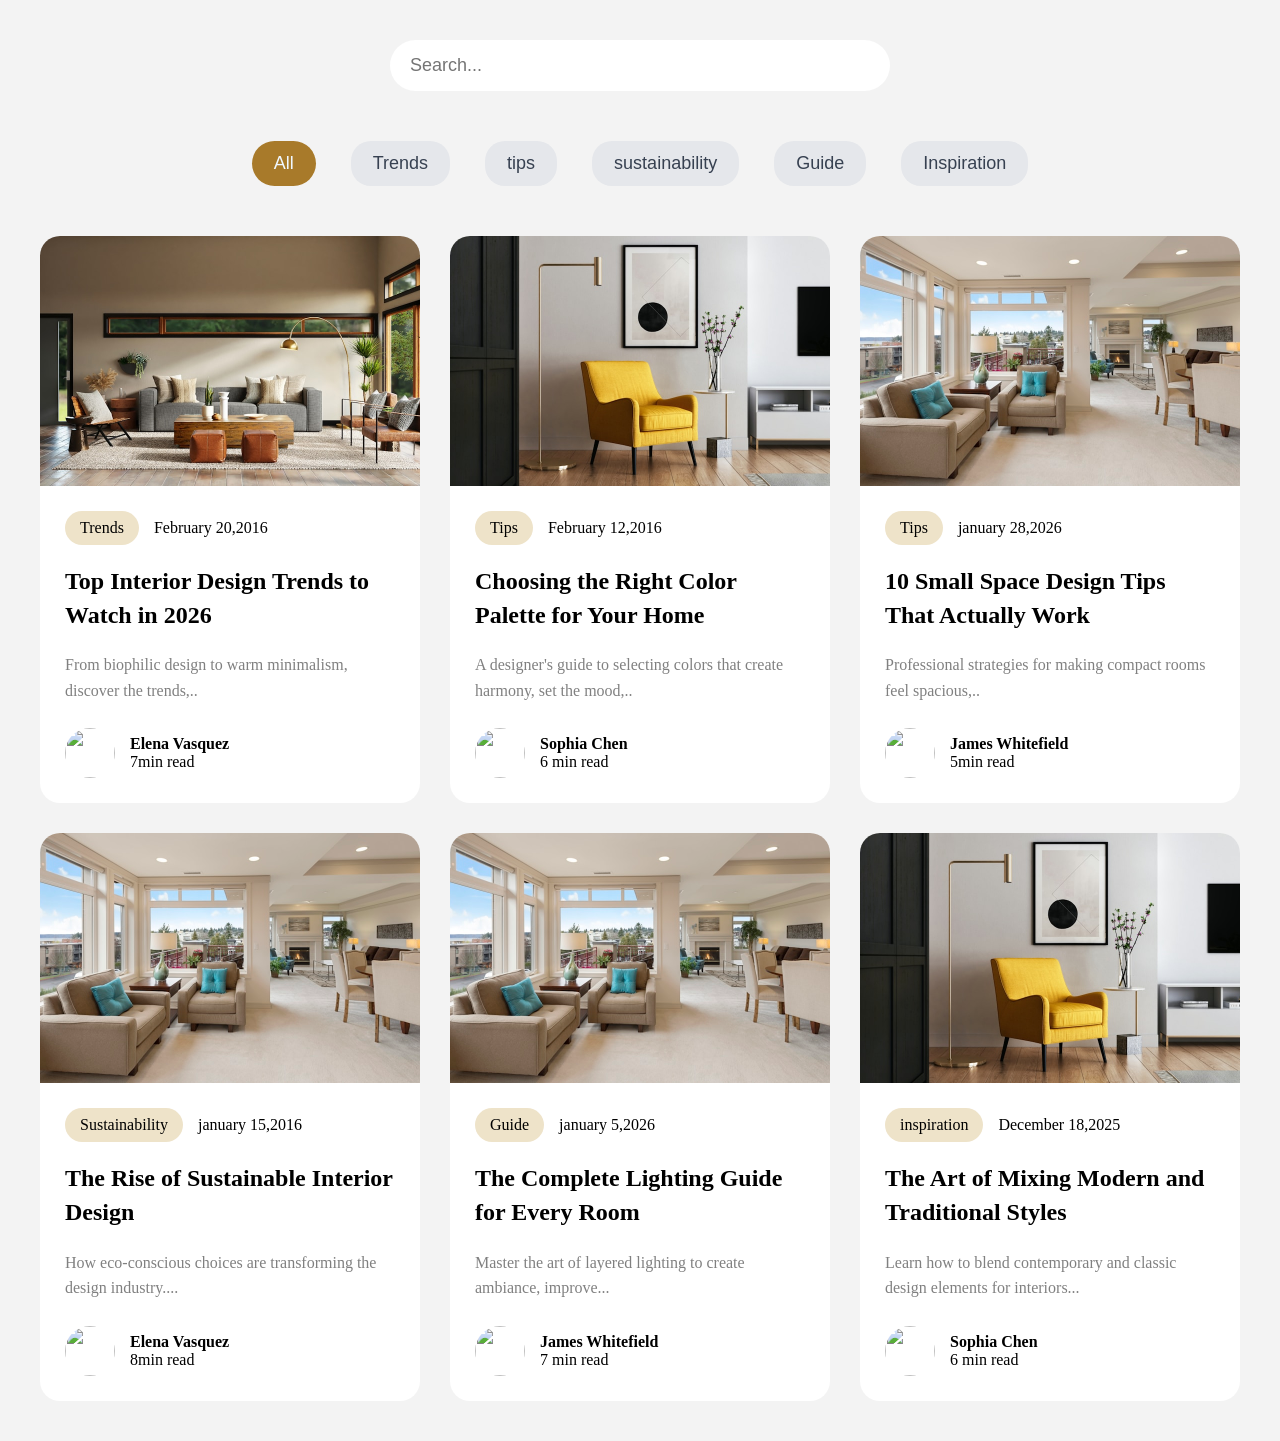
==== blog.html @ 4d5ada68 "first commit" ====
<!DOCTYPE html>
<html lang="en">

<head>
    <meta charset="UTF-8">
    <meta name="viewport" content="width=device-width, initial-scale=1.0">
    <title>Document</title>
    <link rel="stylesheet" href="blog.css">
</head>

<body>
    <form action="" class="search">
    <input type="search" placeholder="Search...">
    </form>
  

    <div class="menu">
        <button class="button1">All</button>
        <button class="button2">Trends</button>
        <button class="button2">tips</button>
        <button class="button2">sustainability</button>
        <button class="button2">Guide</button>
        <button class="button2">Inspiration</button>
    </div>

    <div class="container ">
        <!-- box1 -->
        <div class="box">
            <div class="image img1"></div>
            <div class="content">
                <div class="top"><span>Trends</span>
                    <p>February 20,2016</p>
                </div>
                <h2>Top Interior Design Trends to Watch in 2026</h2>
                <p class="text">From biophilic design to warm minimalism,
                    discover the trends,.. </p>
                <div class="profile"><img src="https://images.unsplash.com/photo-1580489944761-15a19d654956?w=100&h=100&fit=crop&crop=face" alt>
                <div>
                    <h4>Elena Vasquez</h4>
                    <p>7min read</p>
                </div>
                </div>
            </div>

        </div>
        <!-- box2 -->
         <div class="box">
            <div class=" image img2"></div>
            <div class="content">
                <div class="top"><span>Tips</span><p>February 12,2016</p>
                </div>
            
            <h2>Choosing the Right Color Palette for Your Home</h2>
            <p class="text"> A designer's guide to selecting colors that create harmony, set the mood,..</p>
            <div class="profile"><img src="https://images.unsplash.com/photo-1573497019940-1c28c88b4f3e?w=100&h=100&fit=crop&crop=face" alt="">
            
            <div>
                <h4>Sophia Chen</h4>
                <p>6 min read</p>
            </div>
            </div>

            </div>
         </div>

         <!-- box3 -->
          <div class="box">
            <div class="image img3"></div>
            <div class="content">
                <div class="top"><span>Tips</span> <p>january 28,2026</p>
                </div>
                <h2>10 Small Space Design Tips That Actually Work</h2>
                <p class="text"> Professional strategies for making compact rooms feel spacious,..</p>
                <div class="profile"><img src="https://images.unsplash.com/photo-1507003211169-0a1dd7228f2d?w=100&h=100&fit=crop&crop=face" alt="">
                <div>
                    <h4>James Whitefield</h4>
                    <p>5min read</p>
                </div>
            </div>
            
            
            </div>
          </div>


        <!-- box4 -->
         <div class="box">
            <div class="image img3"></div>
            <div class="content">
                <div class="top"><span>Sustainability</span>
                    <p>january 15,2016</p>
                </div>
                <h2>The Rise of Sustainable Interior Design</h2>
                <p class="text">How eco-conscious choices are transforming the design industry.... </p>
                <div class="profile"><img src="https://images.unsplash.com/photo-1580489944761-15a19d654956?w=100&h=100&fit=crop&crop=face" alt>
                <div>
                    <h4>Elena Vasquez</h4>
                    <p>8min read</p>
                </div>
                </div>
            </div>

        </div>
        <!-- box5 -->
             <div class="box">
            <div class="image img3"></div>
            <div class="content">
                <div class="top"><span>Guide</span> <p>january 5,2026</p>
                </div>
                <h2>The Complete Lighting Guide for Every Room</h2>
                <p class="text"> Master the art of layered lighting to create ambiance, improve...</p>
                <div class="profile"><img src="https://images.unsplash.com/photo-1507003211169-0a1dd7228f2d?w=100&h=100&fit=crop&crop=face" alt="">
                <div>
                    <h4>James Whitefield</h4>
                    <p>7 min read</p>
                </div>
            </div>
            
            
            </div>
          </div>
<!-- box 6 -->
               <div class="box">
            <div class=" image img2"></div>
            <div class="content">
                <div class="top"><span>inspiration</span><p>December 18,2025</p>
                </div>
            
            <h2>The Art of Mixing Modern and Traditional Styles</h2>
            <p class="text"> Learn how to blend contemporary and classic design elements for interiors...</p>
            <div class="profile"><img src="https://images.unsplash.com/photo-1573497019940-1c28c88b4f3e?w=100&h=100&fit=crop&crop=face" alt="">
            
            <div>
                <h4>Sophia Chen</h4>
                <p>6 min read</p>
            </div>
            </div>

            </div>
         </div>

    </div>

</body>

</html>
---- blog.css ----
*{
    margin: 0px;
    padding: 0px;
    box-sizing: border-box;
}
body{
    background-color: #f3f3f3;
    padding: 40px;
}
.search{
    display: flex;
    justify-content: center;
    margin-bottom: 40px;
    border: none;

}

.search input{
    width: 500px;
    padding: 15px 20px;
    border: none;
    border-radius: 30px;
    font-size: 18px;
    outline: none;
}


.search input:focus{
    border: 2px solid #a87a2a;
}
.menu{
    display: flex;
    justify-content: center;
    margin-bottom: 40px;
    gap: 15px;
  
}
.button1{
    background-color: #a87a2a;
    color: aliceblue;
    border-radius: 30px;
    border: none;
    font-size: 18px;
    padding:12px 22px ;
    margin: 10px;
    
}
.button2{
    background-color:rgb(229, 231, 235);

    color: rgb(55, 65, 81);

    padding: 12px 22px;
    margin: 10px;
    border-radius: 20px;
    border: none;
    font-size: 18px;
    justify-content: center;
    
}
.container{
    display: flex;
    justify-content: center;
    gap: 30px;
    flex-wrap:wrap;

}
.box{
    width: 380px;
    background-color: white;
    border-radius: 20px;
    overflow: hidden;

}
.image{
    height: 250px;
    background-size: cover;
    background-position: center;
}
.img1{
    background-image: url(image1.png);
}
.img2{
    background-image: url(image2.png);
}
.img3{
    background-image: url(image3.png);
}
.content{
    padding: 25px;
}
.top{
    display: flex;
    align-items: center;
    gap: 15px;
    margin-bottom: 20px;
}
.top span{
    background-color: #eee3c9;
    padding: 8px 15px;
    border-radius: 20px;
}
h2{
    margin-bottom: 20px;
    line-height: 1.4;
}
h2:hover{
    color: #a87a2a;
}

.text{
    color: gray;
    margin-bottom: 25px;
    line-height: 1.6;
}
.profile{
    display: flex;
    align-items: center;
    gap: 15px;
}
.profile img{
    width: 50px;
    height: 50px;
    border-radius: 50%;
}
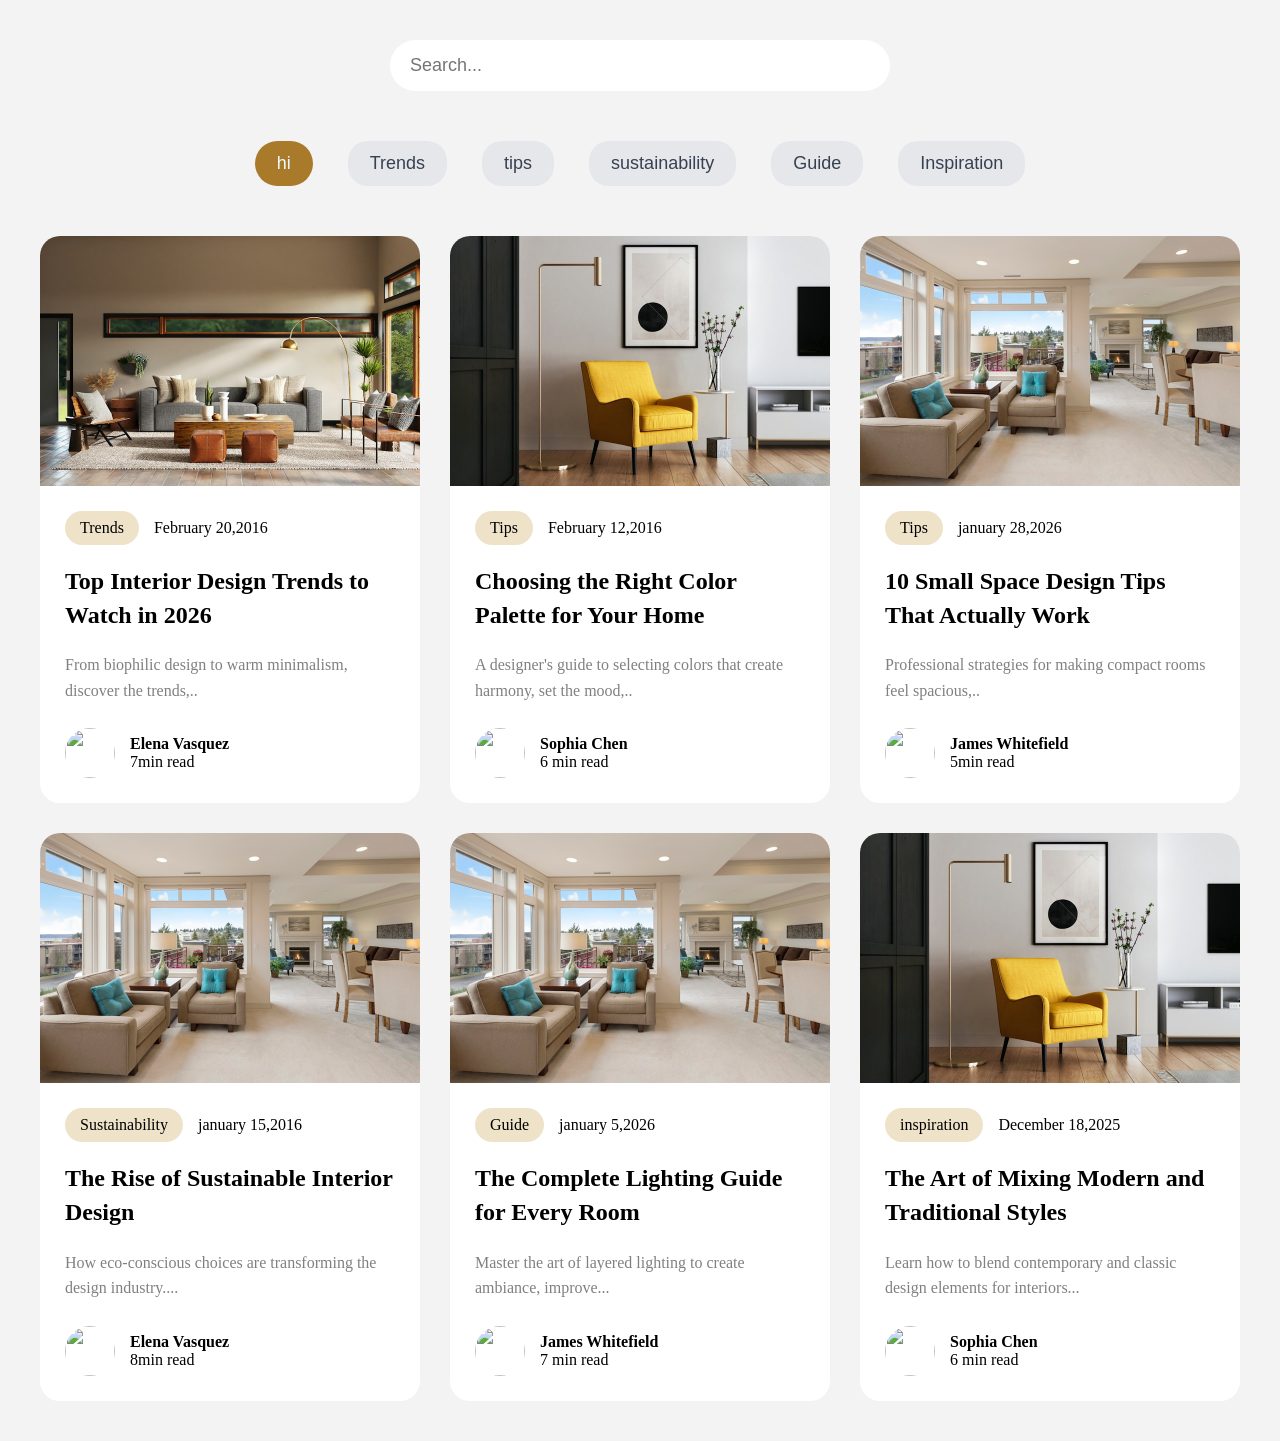
==== commit c62795c8: "test push" ====
--- a/blog.html
+++ b/blog.html
@@ -15,7 +15,7 @@
   
 
     <div class="menu">
-        <button class="button1">All</button>
+        <button class="button1">hi</button>
         <button class="button2">Trends</button>
         <button class="button2">tips</button>
         <button class="button2">sustainability</button>
